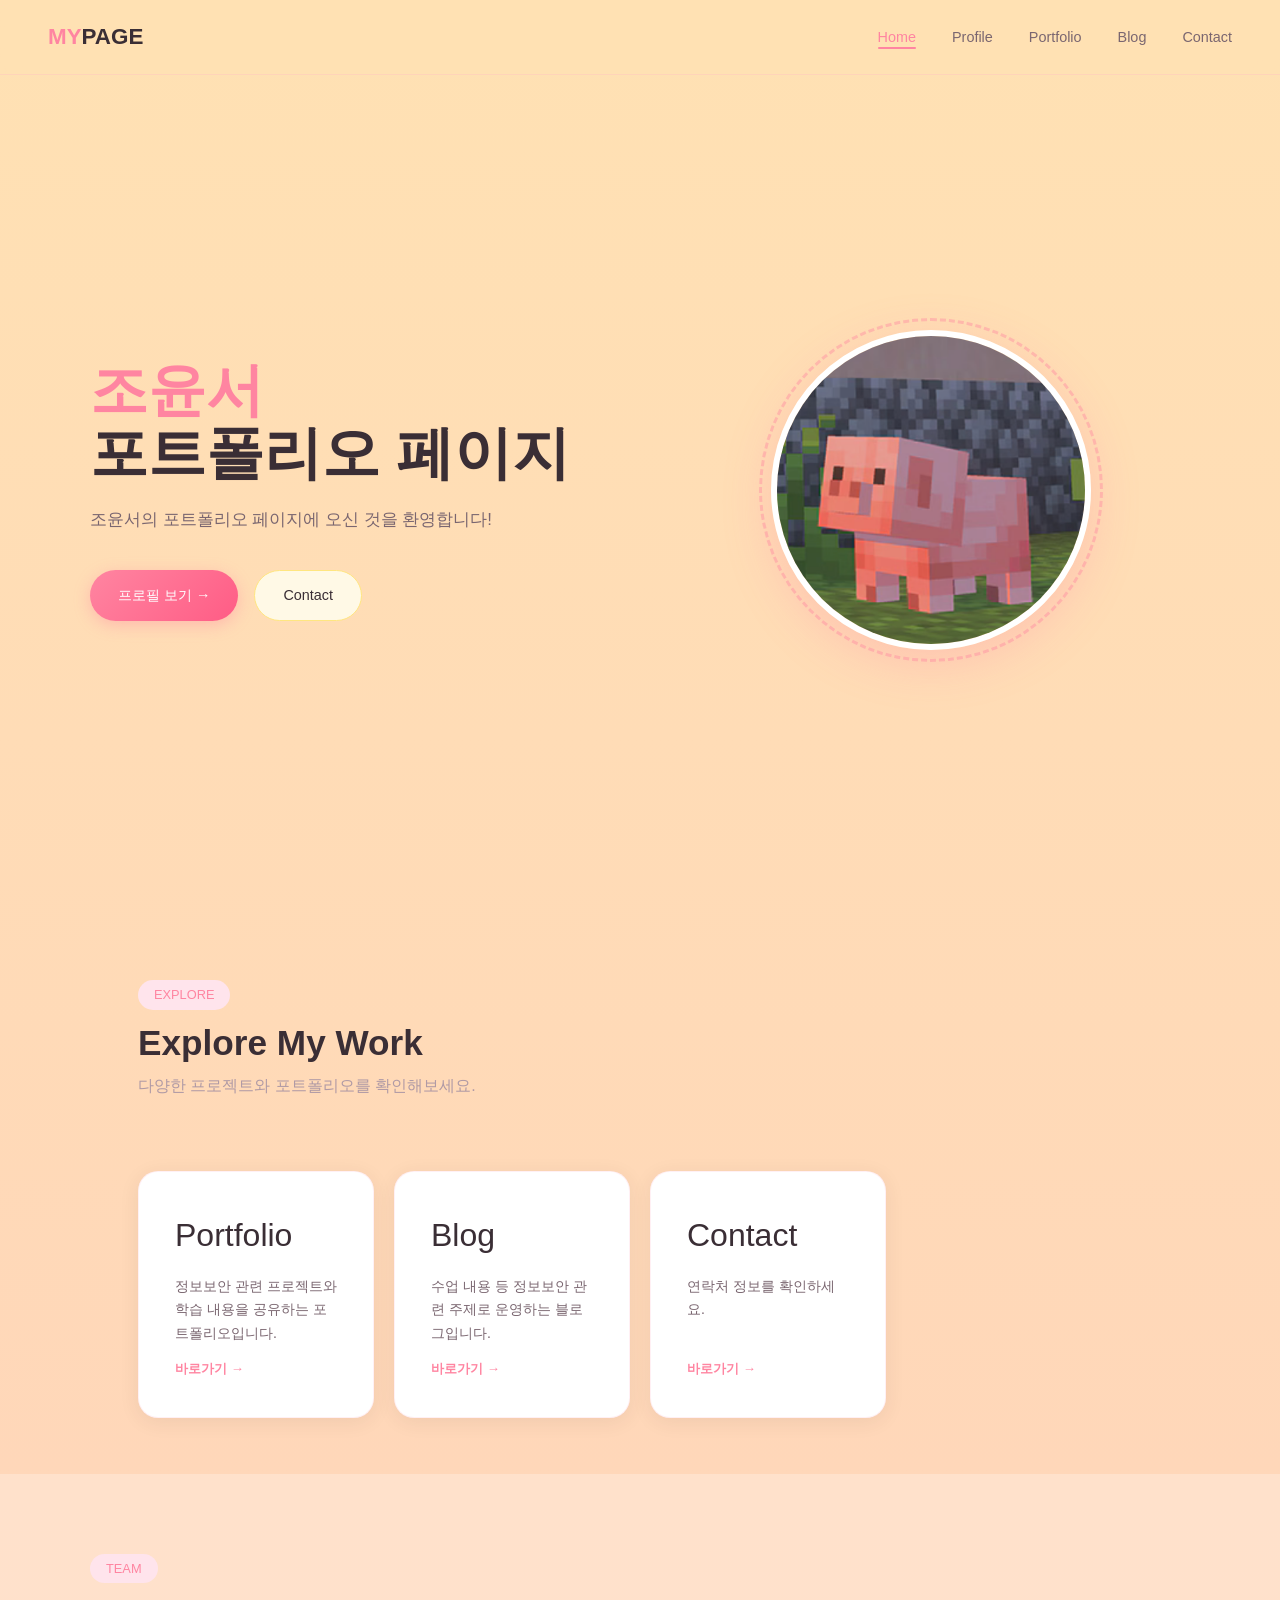
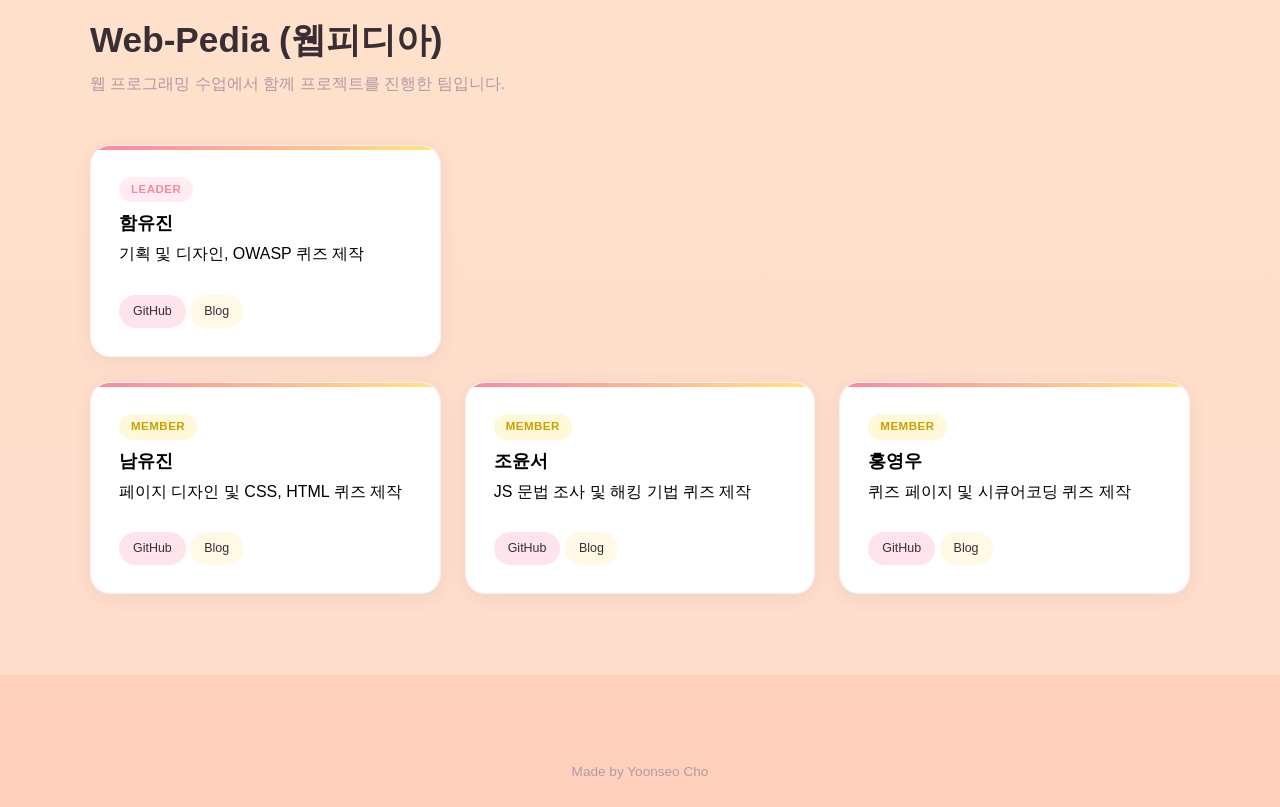
==== index.html @ 68f16d3c "Add files via upload" ====
<!doctype html>
<html lang="ko">
  <head>
    <meta charset="UTF-8" />
    <meta name="viewport" content="width=device-width, initial-scale=1.0" />
    <title>My Portfolio · Home</title>
    <link rel="stylesheet" href="css/style.css" />
    <link rel="stylesheet" href="css/pages.css" />
  </head>
  <body>
    <nav class="navbar">
      <div class="nav-logo">MY<span>PAGE</span></div>
      <ul class="nav-links">
        <li><a href="index.html" class="active">Home</a></li>
        <li><a href="profile.html">Profile</a></li>
        <li><a href="portfolio.html">Portfolio</a></li>
        <li><a href="blog.html">Blog</a></li>
        <li><a href="contact.html">Contact</a></li>
      </ul>
      <div class="nav-toggle"></div>
    </nav>

    <main class="page-wrapper">
      <section class="hero">
        <div class="blob hero-blob1"></div>
        <div class="blob hero-blob2"></div>
        <div class="hero-content">
          <div class="hero-text">
            <h1>
              <span
                class="highlight typewriter"
                >조윤서</span
              >
              <br />
              포트폴리오 페이지
            </h1>
            <p>조윤서의 포트폴리오 페이지에 오신 것을 환영합니다!</p>
            <div class="hero-actions">
              <a href="profile.html" class="btn btn-primary">프로필 보기 →</a>
              <a href="contact.html" class="btn btn-secondary">Contact</a>
            </div>
          </div>
          <div class="hero-visual">
            <div class="profile-frame">
              <div class="profile-ring"></div>
              <div class="profile-ring2"></div>
              <div class="profile-circle">
                <img src="pig.png" alt="profile" />
              </div>
            </div>
          </div>
        </div>
      </section>

      <section class="section">
        <div class="pill-label">EXPLORE</div>
        <h2 class="section-title">Explore My Work</h2>
        <p class="section-subtitle">다양한 프로젝트와 포트폴리오를 확인해보세요.</p>
        <div
          style="
            display: grid;
            grid-template-columns: repeat(auto-fill, minmax(220px, 1fr));
            gap: 20px;
          "
          data-stagger
        >
          </a>
          <a
            href="portfolio.html"
            class="card fade-in"
            style="display: flex; flex-direction: column; gap: 12px"
          >
            <div style="font-size: 2rem">Portfolio</div>
            <p style="font-size: 0.88rem; color: var(--text-mid)">
              정보보안 관련 프로젝트와 학습 내용을 공유하는 포트폴리오입니다.
            </p>
            <span
              style="
                font-size: 0.82rem;
                color: var(--pink-accent);
                font-weight: 600;
                margin-top: auto;
              "
              >바로가기 →</span
            >
          </a>
          <a
            href="blog.html"
            class="card fade-in"
            style="display: flex; flex-direction: column; gap: 12px"
          >
            <div style="font-size: 2rem">Blog</div>
            <p style="font-size: 0.88rem; color: var(--text-mid)">
              수업 내용 등 정보보안 관련 주제로 운영하는 블로그입니다.
            </p>
            <span
              style="
                font-size: 0.82rem;
                color: var(--pink-accent);
                font-weight: 600;
                margin-top: auto;
              "
              >바로가기 →</span
            >
          </a>
          <a
            href="contact.html"
            class="card fade-in"
            style="display: flex; flex-direction: column; gap: 12px"
          >
            <div style="font-size: 2rem">Contact</div>
            <p style="font-size: 0.88rem; color: var(--text-mid)">
              연락처 정보를 확인하세요.
            </p>
            <span
              style="
                font-size: 0.82rem;
                color: var(--pink-accent);
                font-weight: 600;
                margin-top: auto;
              "
              >바로가기 →</span
            >
          </a>
        </div>
      </section>

      <section class="team-section">
        <div class="team-inner">
          <div class="pill-label">TEAM</div>
          <h2 class="section-title fade-in">Web-Pedia (웹피디아)</h2>
          <p class="section-subtitle fade-in">
            웹 프로그래밍 수업에서 함께 프로젝트를 진행한 팀입니다.
          </p>

          <div class="teammates-row">
            <div class="team-card leader fade-in">
              <span class="team-role-badge">Leader</span>
              <h3>함유진</h3>
              <p class="team-desc">
                기획 및 디자인, OWASP 퀴즈 제작
              </p> <br>
              <div class="team-links">
                <a
                  href="https://github.com/chael2"
                  target="_blank"
                  class="team-link github"
                  >GitHub</a
                >
                <a
                  href="https://blog.naver.com/chael2"
                  target="_blank"
                  class="team-link blog"
                  >Blog</a
                >
              </div>
            </div>
          </div>

          <div class="teammates-row" data-stagger>
            <div class="team-card member fade-in">
              <span class="team-role-badge">Member</span>
              <h3>남유진</h3>
              <p class="team-desc">
                페이지 디자인 및 CSS, HTML 퀴즈 제작
              </p> <br>
              <div class="team-links">
                <a
                  href="https://github.com/yoojin33"
                  target="_blank"
                  class="team-link github"
                  >GitHub</a
                >
                <a
                  href="https://blog.naver.com/quarter0330"
                  target="_blank"
                  class="team-link blog"
                  >Blog</a
                >
              </div>
            </div>
            <div class="team-card member fade-in">
              <span class="team-role-badge">Member</span>
              <h3>조윤서</h3>
              <p class="team-desc">
                JS 문법 조사 및 해킹 기법 퀴즈 제작
              </p> <br>
              <div class="team-links">
                <a
                  href="https://github.com/avac2613"
                  target="_blank"
                  class="team-link github"
                  >GitHub</a
                >
                <a
                  href="https://blog.naver.com/avac-ode2613"
                  target="_blank"
                  class="team-link blog"
                  >Blog</a
                >
              </div>
            </div>
            <div class="team-card member fade-in">
              <span class="team-role-badge">Member</span>
              <h3>홍영우</h3>
              <p class="team-desc">
                퀴즈 페이지 및 시큐어코딩 퀴즈 제작
              </p> <br>
              <div class="team-links">
                <a
                  href="https://github.com/hongwoo0516-commits"
                  target="_blank"
                  class="team-link github"
                  >GitHub</a
                >
                <a
                  href="https://blog.naver.com/youngwoo0405"
                  target="_blank"
                  class="team-link blog"
                  >Blog</a
                >
              </div>
            </div>
          </div>
        </div>
      </section>
    </main>

    <footer class="footer">
      <p>Made by Yoonseo Cho</p>
    </footer>

    <script src="js/main.js"></script>
  </body>
</html>
---- css/style.css ----
/* ===== CSS Variables ===== */
:root {
  --pink-light: #ffe4ec;
  --pink-mid: #ffb6c8;
  --pink-accent: #ff85a1;
  --yellow-light: #fff9e6;
  --yellow-mid: #ffe680;
  --text-dark: #3a2e35;
  --text-mid: #7a6670;
  --text-soft: #b09aa5;
  --white: #ffffff;
  --shadow: 0 4px 20px rgba(58, 46, 53, 0.08);
  --shadow-hover: 0 8px 32px rgba(255, 133, 161, 0.15);
  --radius: 20px;
  --radius-sm: 12px;
  --t: all 0.3s ease;
}

/* ===== Reset & Base ===== */
*,
*::before,
*::after {
  box-sizing: border-box;
  margin: 0;
  padding: 0;
}
html {
  scroll-behavior: smooth;
}
body {
  font-family: sans-serif;
  background: linear-gradient(#ffe1b3 0%, hsl(18, 100%, 87%) 100%);
  min-height: 100vh;
  color: var(--text-dark);
  line-height: 1.7;
}
h1,
h2,
h3,
h4 {
  line-height: 1.2;
}
a {
  text-decoration: none;
  color: inherit;
}
img {
  max-width: 100%;
}
::-webkit-scrollbar {
  width: 6px;
}
::-webkit-scrollbar-track {
  background: var(--pink-light);
}
::-webkit-scrollbar-thumb {
  background: var(--pink-accent);
  border-radius: 99px;
}

/* ===== Navbar ===== */
.navbar {
  position: fixed;
  top: 0;
  left: 0;
  right: 0;
  z-index: 1000;
  display: flex;
  align-items: center;
  justify-content: space-between;
  padding: 18px 48px;
  background: rgba(255, 225, 179, 0.88);
  backdrop-filter: blur(16px);
  border-bottom: 1.5px solid rgba(255, 182, 200, 0.3);
  transition: var(--t);
}
.navbar.scrolled {
  padding: 12px 48px;
  box-shadow: var(--shadow-hover);
}
.nav-logo {
  font-size: 1.4rem;
  font-weight: 700;
  color: var(--pink-accent);
}
.nav-logo span {
  color: var(--text-dark);
}
.nav-links {
  display: flex;
  gap: 36px;
  list-style: none;
}
.nav-links a {
  font-size: 0.9rem;
  font-weight: 500;
  color: var(--text-mid);
  position: relative;
  transition: var(--t);
}
.nav-links a::after {
  content: '';
  position: absolute;
  bottom: -4px;
  left: 0;
  width: 0;
  height: 2px;
  background: var(--pink-accent);
  border-radius: 99px;
  transition: var(--t);
}
.nav-links a:hover,
.nav-links a.active {
  color: var(--pink-accent);
}
.nav-links a:hover::after,
.nav-links a.active::after {
  width: 100%;
}
.nav-toggle {
  display: none;
  flex-direction: column;
  gap: 5px;
  cursor: pointer;
  padding: 4px;
}
.nav-toggle span {
  display: block;
  width: 24px;
  height: 2px;
  background: var(--text-dark);
  border-radius: 99px;
  transition: var(--t);
}

/* ===== Layout ===== */
.page-wrapper {
  padding-top: 80px;
  min-height: 100vh;
}
.section {
  padding: 80px 48px;
  max-width: 1100px;
  margin: 0 auto;
}
.section-title {
  font-size: 2.2rem;
  margin-bottom: 8px;
}
.section-subtitle {
  color: var(--text-soft);
  margin-bottom: 48px;
}
.pill-label {
  display: inline-block;
  padding: 4px 16px;
  background: var(--pink-light);
  color: var(--pink-accent);
  border-radius: 99px;
  font-size: 0.8rem;
  font-weight: 500;
  margin-bottom: 12px;
}

/* ===== Cards ===== */
.card {
  background: var(--white);
  border-radius: var(--radius);
  padding: 36px;
  box-shadow: var(--shadow);
  border: 1.5px solid rgba(255, 182, 200, 0.2);
  transition: var(--t);
}
.card:hover {
  transform: translateY(-4px);
  box-shadow: var(--shadow-hover);
  border-color: rgba(255, 133, 161, 0.3);
}

/* ===== Buttons ===== */
.btn {
  display: inline-flex;
  align-items: center;
  gap: 8px;
  padding: 12px 28px;
  border-radius: 99px;
  font-size: 0.9rem;
  font-weight: 500;
  cursor: pointer;
  border: none;
  transition: var(--t);
}
.btn-primary {
  background: linear-gradient(135deg, var(--pink-accent), #ff5c85);
  color: var(--white);
  box-shadow: 0 4px 16px rgba(255, 133, 161, 0.4);
}
.btn-primary:hover {
  transform: translateY(-2px);
  box-shadow: 0 8px 24px rgba(255, 133, 161, 0.5);
}
.btn-secondary {
  background: var(--yellow-light);
  color: var(--text-dark);
  border: 1.5px solid var(--yellow-mid);
}
.btn-secondary:hover {
  background: var(--yellow-mid);
  transform: translateY(-2px);
}
.btn-outline {
  background: transparent;
  color: var(--pink-accent);
  border: 1.5px solid var(--pink-accent);
}
.btn-outline:hover {
  background: var(--pink-light);
  transform: translateY(-2px);
}

/* ===== Blob / Footer / Animation ===== */
.blob {
  position: absolute;
  border-radius: 50%;
  filter: blur(60px);
  opacity: 0.4;
  pointer-events: none;
  z-index: 0;
}
.footer {
  text-align: center;
  padding: 24px;
  color: var(--text-soft);
  font-size: 0.85rem;
  border-top: 1.5px solid rgba(255, 182, 200, 0.2);
  margin-top: 60px;
}
.fade-in {
  opacity: 10;
  transform: translateY(24px);
  transition:
    opacity 0.6s ease,
    transform 0.6s ease;
}

/* ===== Responsive ===== */
@media (max-width: 640px) {
  .navbar {
    padding: 16px 24px;
  }
  .navbar.scrolled {
    padding: 12px 24px;
  }
  .nav-links {
    display: none;
    flex-direction: column;
    position: absolute;
    top: 100%;
    left: 0;
    right: 0;
    background: rgba(255, 225, 179, 0.97);
    padding: 24px;
    gap: 20px;
    border-bottom: 1px solid var(--pink-light);
  }
  .nav-links.open {
    display: flex;
  }
  .nav-toggle {
    display: flex;
  }
  .section {
    padding: 48px 24px;
  }
}
---- css/pages.css ----
/* ===== HOME: Hero ===== */
.hero {
  position: relative;
  min-height: calc(100vh - 80px);
  display: flex;
  align-items: center;
  overflow: hidden;
  padding: 60px 48px;
}
.hero-content {
  position: relative;
  z-index: 1;
  max-width: 1100px;
  margin: 0 auto;
  width: 100%;
  display: grid;
  grid-template-columns: 1fr 1fr;
  align-items: center;
  gap: 64px;
}
.hero-text h1 {
  font-size: 3.6rem;
  line-height: 1.1;
  margin-bottom: 20px;
}
.hero-text h1 .highlight {
  color: var(--pink-accent);
}
.hero-text p {
  font-size: 1.05rem;
  color: var(--text-mid);
  margin-bottom: 36px;
  max-width: 440px;
}
.hero-actions {
  display: flex;
  gap: 16px;
  flex-wrap: wrap;
}
.hero-visual {
  display: flex;
  justify-content: center;
  align-items: center;
}

/* Profile Circle */
.profile-frame {
  position: relative;
  width: 320px;
  height: 320px;
}
.profile-ring {
  position: absolute;
  inset: -12px;
  border-radius: 50%;
  border: 3px dashed rgba(255, 133, 161, 0.4);
  animation: spin 16s linear infinite;
}
@keyframes spin {
  from {
    transform: rotate(0deg);
  }
  to {
    transform: rotate(360deg);
  }
}
.profile-circle {
  width: 320px;
  height: 320px;
  border-radius: 50%;
  overflow: hidden;
  border: 6px solid var(--white);
  box-shadow: 0 12px 48px rgba(255, 133, 161, 0.3);
}

/* ===== HOME: Team ===== */
.team-section {
  background: rgba(255, 255, 255, 0.25);
  padding: 80px 48px;
}
.team-inner {
  max-width: 1100px;
  margin: 0 auto;
}
.teammates-row {
  color: black;
  margin-bottom: 25px;
  display: grid;
  grid-template-columns: repeat(3, 1fr);
  gap: 24px;
}
.team-card {
  background: var(--white);
  border-radius: var(--radius);
  padding: 28px;
  box-shadow: var(--shadow);
  border: 1.5px solid rgba(255, 182, 200, 0.25);
  transition: var(--t);
  position: relative;
  overflow: hidden;
}
.team-card::before {
  content: '';
  position: absolute;
  top: 0;
  left: 0;
  right: 0;
  height: 4px;
  background: linear-gradient(90deg, var(--pink-accent), var(--yellow-mid));
}
.team-card:hover {
  transform: translateY(-6px);
  box-shadow: var(--shadow-hover);
}
.team-role-badge {
  display: inline-block;
  padding: 3px 12px;
  border-radius: 99px;
  font-size: 0.72rem;
  font-weight: 600;
  letter-spacing: 0.5px;
  text-transform: uppercase;
  margin-bottom: 10px;
}
.leader .team-role-badge {
  background: rgba(255, 133, 161, 0.15);
  color: var(--pink-accent);
}
.member .team-role-badge {
  background: rgba(255, 230, 128, 0.3);
  color: #c9a000;
}
.team-card h3 {
  font-size: 1.15rem;
  margin-bottom: 6px;
}
.team-link {
  display: inline-flex;
  align-items: center;
  gap: 5px;
  padding: 6px 14px;
  border-radius: 99px;
  font-size: 0.78rem;
  font-weight: 500;
  transition: var(--t);
}
.team-link.github {
  background: var(--pink-light);
  color: var(--text-dark);
}
.team-link.github:hover {
  background: var(--pink-mid);
}
.team-link.blog {
  background: var(--yellow-light);
  color: var(--text-dark);
}
.team-link.blog:hover {
  background: var(--yellow-mid);
}

/* ===== PROFILE ===== */
.profile-hero {
  padding: 60px 48px;
  position: relative;
  overflow: hidden;
}
.profile-hero-blob {
  width: 400px;
  height: 400px;
  background: var(--yellow-mid);
  top: -120px;
  right: -80px;
}
.profile-hero-inner {
  max-width: 1100px;
  margin: 0 auto;
  position: relative;
  z-index: 1;
  display: grid;
  grid-template-columns: auto 1fr;
  gap: 48px;
  align-items: center;
}
.profile-meta h1 {
  font-size: 2.5rem;
  margin-bottom: 8px;
}
.profile-meta .major {
  color: var(--text-mid);
  margin-bottom: 16px;
}
.portfolio-shortcut {
  max-width: 1100px;
  margin: 0 auto;
  padding: 24px 48px 0;
}
.skills-grid {
  display: grid;
  grid-template-columns: repeat(auto-fill, minmax(300px, 1fr));
  gap: 16px;
  margin-bottom: 48px;
}
.skill-btn {
  display: flex;
  flex-direction: column;
  gap: 6px;
  padding: 20px;
  background: var(--white);
  border: 1.5px solid rgba(255, 182, 200, 0.3);
  border-radius: var(--radius-sm);
  cursor: pointer;
  transition: var(--t);
  text-align: left;
}
.skill-btn:hover {
  border-color: var(--pink-accent);
  transform: translateY(-3px);
  box-shadow: var(--shadow-hover);
  background: var(--pink-light);
}
.skill-icon {
  font-size: 1.6rem;
}
.skill-name {
  font-size: 1rem;
  font-weight: 600;
  color: var(--text-dark);
}
.skill-desc {
  font-size: 0.78rem;
  color: var(--text-soft);
  line-height: 1.5;
}
.skill-arrow {
  font-size: 0.75rem;
  color: var(--pink-accent);
  font-weight: 600;
  margin-top: 4px;
}

/* ===== PORTFOLIO ===== */
.portfolio-header {
  padding: 60px 48px;
  position: relative;
  overflow: hidden;
}
.portfolio-header p {
  color: var(--text-mid);
  max-width: 520px;
}
.portfolio-grid {
  max-width: 1100px;
  margin: 0 auto;
  padding: 60px 48px;
  display: grid;
  grid-template-columns: 1fr 1fr;
  gap: 28px;
}
.portfolio-section-card {
  background: var(--white);
  border-radius: var(--radius);
  padding: 36px;
  box-shadow: var(--shadow);
  border: 1.5px solid rgba(255, 182, 200, 0.2);
  transition: var(--t);
}
.portfolio-section-card:hover {
  transform: translateY(-4px);
  box-shadow: var(--shadow-hover);
}
.portfolio-section-card.full-width {
  grid-column: 1/-1;
}
.portfolio-section-card h2 {
  font-size: 1.3rem;
  margin-bottom: 16px;
}
.portfolio-section-card ul {
  list-style: none;
  display: flex;
  flex-direction: column;
  gap: 8px;
}

/* ===== CONTACT ===== */
.contact-hero {
  padding: 60px 48px;
}
.contact-hero-inner {
  max-width: 1100px;
  margin: 0 auto;
}
.contact-grid {
  max-width: 1100px;
  margin: 0 auto;
  padding: 60px 48px;
  display: grid;
  grid-template-columns: repeat(auto-fill, minmax(300px, 1fr));
  gap: 24px;
}
.contact-card {
  background: var(--white);
  border-radius: var(--radius);
  padding: 28px;
  box-shadow: var(--shadow);
  border: 1.5px solid rgba(255, 182, 200, 0.2);
  transition: var(--t);
  display: flex;
  align-items: flex-start;
  gap: 16px;
}
.contact-card:hover {
  transform: translateY(-4px);
  box-shadow: var(--shadow-hover);
}
.contact-info label {
  display: block;
  font-size: 0.78rem;
  text-transform: uppercase;
  letter-spacing: 1px;
  color: var(--text-soft);
  margin-bottom: 6px;
}

/* ===== BLOG ===== */
.blog-hero {
  padding: 60px 48px;
  position: relative;
  overflow: hidden;
}
.blog-hero-inner {
  max-width: 1100px;
  margin: 0 auto;
  display: flex;
  align-items: center;
  justify-content: space-between;
  gap: 32px;
}
.blog-content {
  max-width: 1100px;
  margin: 0 auto;
  padding: 60px 48px;
}
.blog-posts-grid {
  display: grid;
  grid-template-columns: repeat(3, 1fr);
  gap: 24px;
}
.blog-post-card {
  background: var(--white);
  border-radius: var(--radius);
  overflow: hidden;
  box-shadow: var(--shadow);
  border: 1.5px solid rgba(255, 182, 200, 0.2);
  transition: var(--t);
}
.blog-post-card:hover {
  transform: translateY(-6px);
  box-shadow: var(--shadow-hover);
}
.blog-post-thumb {
  height: 160px;
  background: linear-gradient(135deg, var(--pink-light), var(--yellow-light));
  display: flex;
  align-items: center;
  justify-content: center;
  font-size: 3rem;
  position: relative;
}
.blog-post-thumb .post-num {
  position: absolute;
  top: 12px;
  right: 12px;
  background: rgba(255, 255, 255, 0.8);
  border-radius: 99px;
  padding: 2px 10px;
  font-size: 0.72rem;
  font-weight: 600;
  color: var(--text-mid);
}
.blog-post-body {
  padding: 24px;
}
.blog-post-body p {
  font-size: 0.84rem;
  color: var(--text-mid);
  line-height: 1.6;
  margin-bottom: 16px;
}
.blog-post-link {
  display: inline-flex;
  align-items: center;
  gap: 4px;
  font-size: 0.82rem;
  font-weight: 500;
  color: var(--pink-accent);
  transition: var(--t);
}

/* ===== Responsive: pages ===== */
@media (max-width: 900px) {
  .hero-content {
    grid-template-columns: 1fr;
    justify-items: center;
    text-align: center;
  }
  .hero-text p {
    margin: 0 auto 36px;
  }
  .hero-actions {
    justify-content: center;
  }
  .hero-visual {
    order: -1;
  }
  .profile-frame,
  .profile-circle {
    width: 240px;
    height: 240px;
  }
  .team-members-row {
    grid-template-columns: 1fr;
  }
  .portfolio-grid {
    grid-template-columns: 1fr;
  }
  .portfolio-section-card.full-width {
    grid-column: 1;
  }
  .blog-posts-grid {
    grid-template-columns: 1fr;
  }
  .blog-hero-inner {
    flex-direction: column;
  }
  .profile-hero-inner {
    grid-template-columns: 1fr;
    text-align: center;
  }
  .profile-social {
    justify-content: center;
  }
}
@media (max-width: 640px) {
  .hero {
    padding: 40px 24px;
  }
  .hero-text h1 {
    font-size: 2.4rem;
  }
  .team-section,
  .portfolio-header,
  .portfolio-grid,
  .contact-grid,
  .blog-content,
  .blog-hero,
  .profile-hero,
  .contact-hero {
    padding: 40px 24px;
  }
  .portfolio-shortcut {
    padding: 16px 24px 0;
  }
  .blog-naver-banner {
    flex-direction: column;
    text-align: center;
  }
}
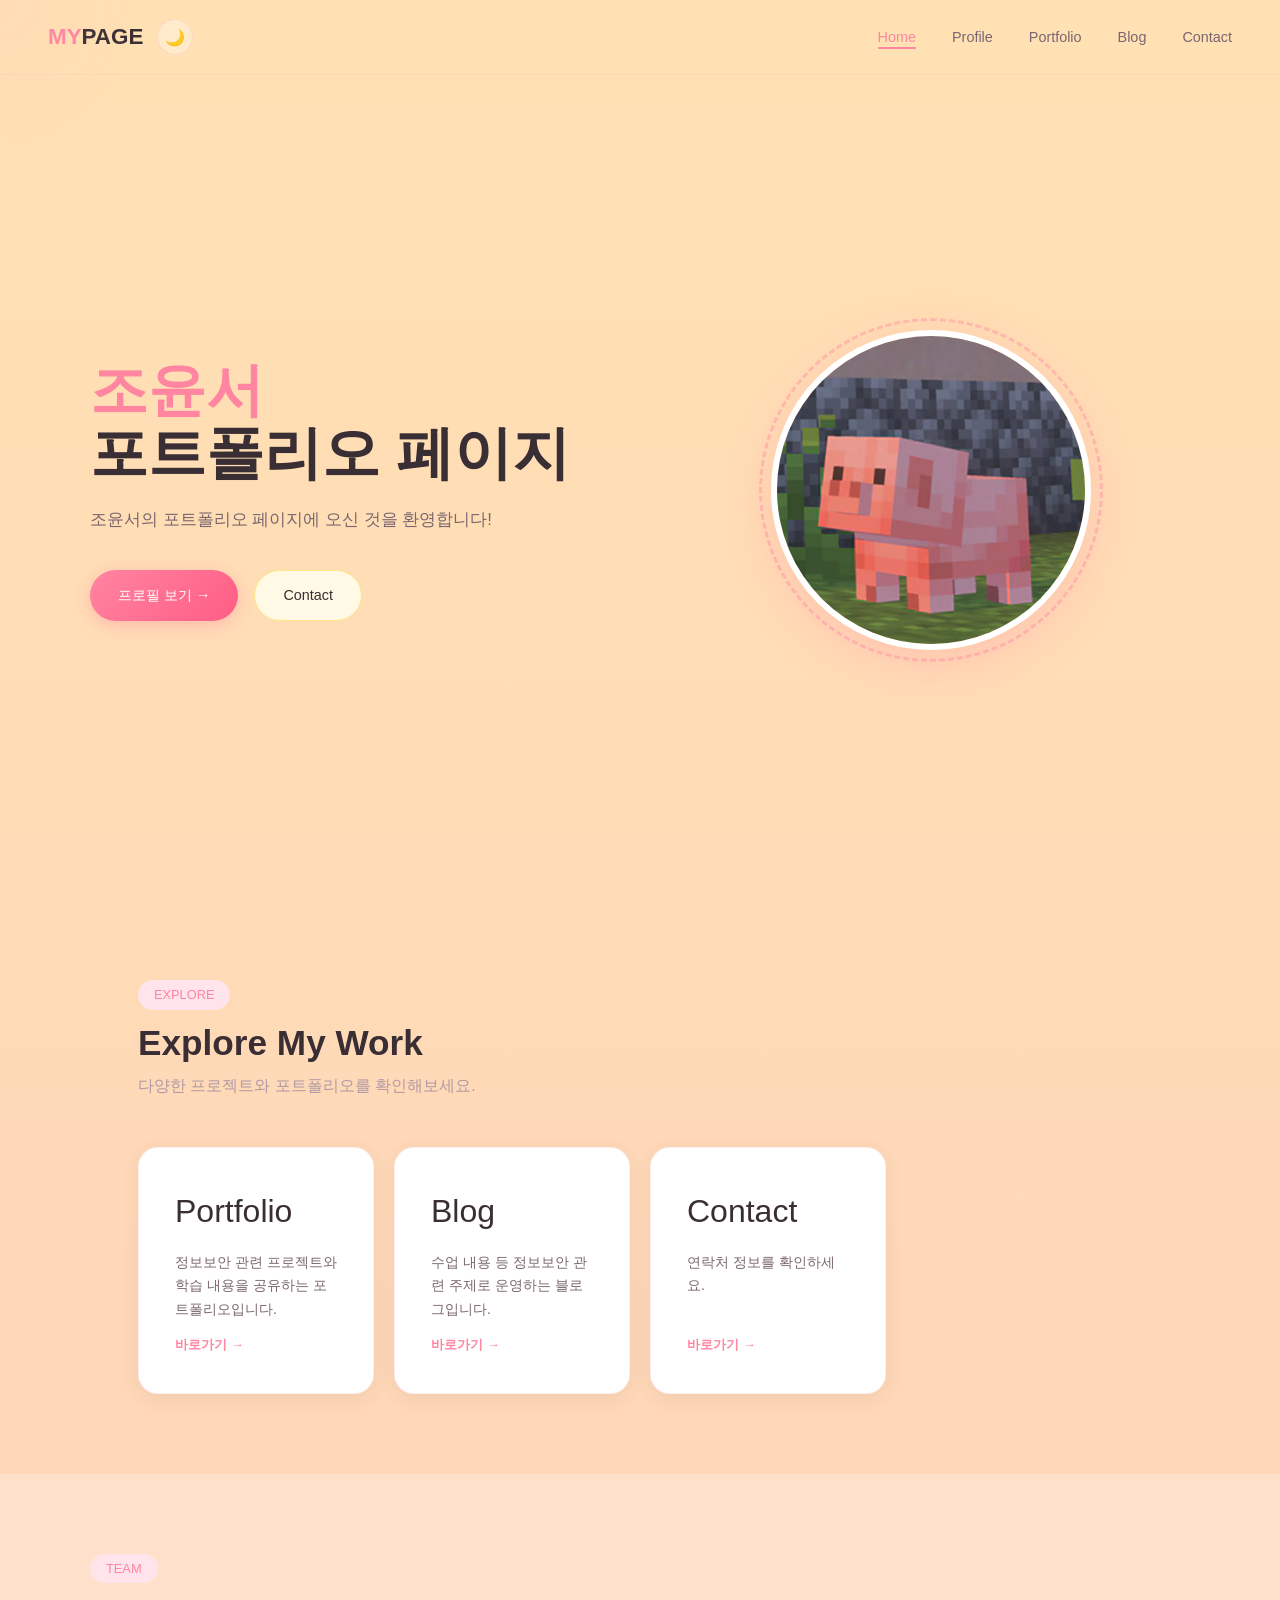
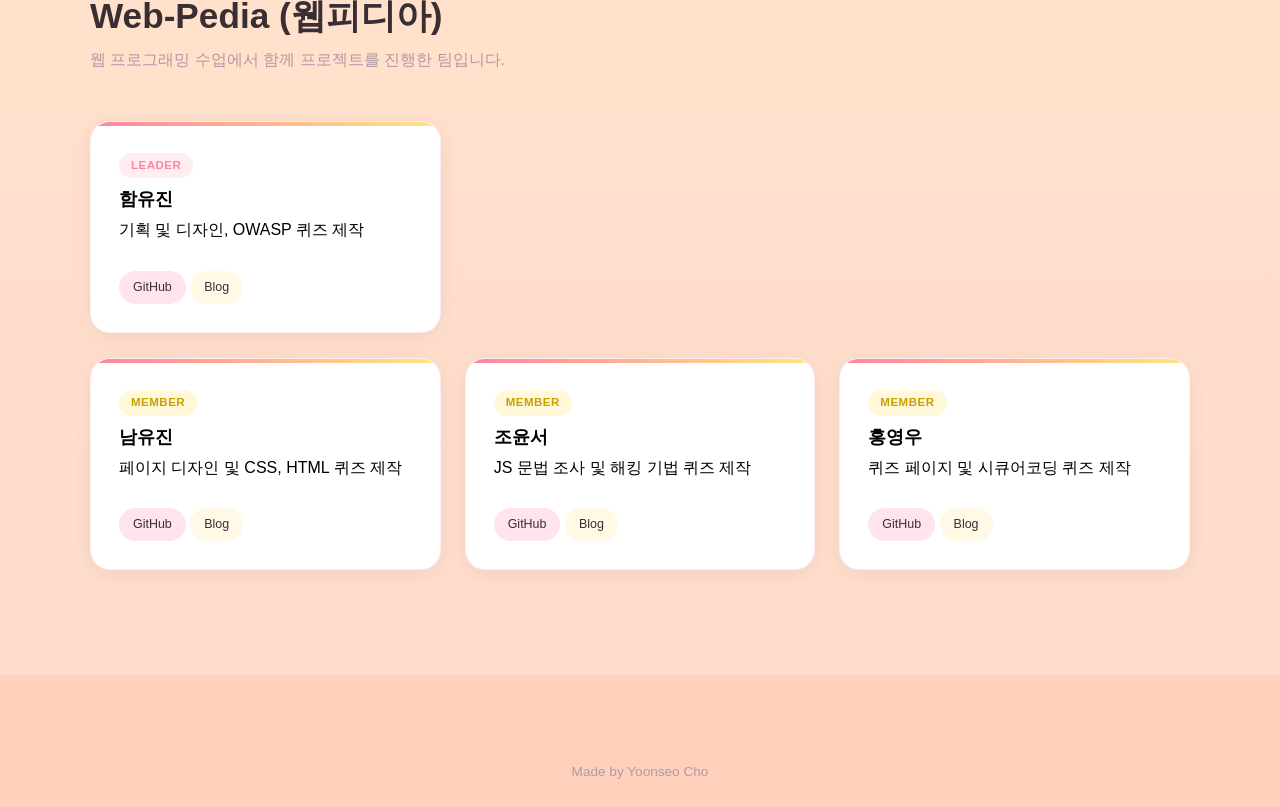
==== commit bfd98b94: "Add files via upload" ====
--- a/index.html
+++ b/index.html
@@ -9,7 +9,7 @@
   </head>
   <body>
     <nav class="navbar">
-      <div class="nav-logo">MY<span>PAGE</span></div>
+      <div class="nav-left"><div class="nav-logo">MY<span>PAGE</span></div><button class="dark-toggle" id="darkToggle" title="다크모드 전환">🌙</button></div>
       <ul class="nav-links">
         <li><a href="index.html" class="active">Home</a></li>
         <li><a href="profile.html">Profile</a></li>
@@ -232,4 +232,4 @@
 
     <script src="js/main.js"></script>
   </body>
-</html>
+</html>
--- a/css/style.css
+++ b/css/style.css
@@ -5,6 +5,7 @@
   --pink-accent: #ff85a1;
   --yellow-light: #fff9e6;
   --yellow-mid: #ffe680;
+  --peach-light: #fff0eb;
   --text-dark: #3a2e35;
   --text-mid: #7a6670;
   --text-soft: #b09aa5;
@@ -14,6 +15,49 @@
   --radius: 20px;
   --radius-sm: 12px;
   --t: all 0.3s ease;
+}
+
+/* ===== Dark Mode Variables ===== */
+body.dark {
+  --pink-light: #3a1f28;
+  --pink-mid: #7a3a50;
+  --pink-accent: #ff85a1;
+  --yellow-light: #2a2210;
+  --yellow-mid: #a08000;
+  --peach-light: #2a1a14;
+  --text-dark: #f0e6ea;
+  --text-mid: #c4a8b4;
+  --text-soft: #8a6878;
+  --white: #1e1218;
+  --shadow: 0 4px 20px rgba(0, 0, 0, 0.4);
+  --shadow-hover: 0 8px 32px rgba(255, 133, 161, 0.2);
+  background: linear-gradient(#1a0d12 0%, #2a1520 100%);
+  color: var(--text-dark);
+}
+
+/* ===== Dark Mode Toggle Button ===== */
+.dark-toggle {
+  display: flex;
+  align-items: center;
+  justify-content: center;
+  width: 36px;
+  height: 36px;
+  border-radius: 50%;
+  border: 1.5px solid rgba(255, 182, 200, 0.4);
+  background: rgba(255, 255, 255, 0.3);
+  cursor: pointer;
+  font-size: 1rem;
+  transition: var(--t);
+  flex-shrink: 0;
+}
+.dark-toggle:hover {
+  background: var(--pink-light);
+  border-color: var(--pink-accent);
+  transform: scale(1.1);
+}
+body.dark .dark-toggle {
+  background: rgba(255, 133, 161, 0.15);
+  border-color: var(--pink-accent);
 }
 
 /* ===== Reset & Base ===== */
@@ -74,9 +118,18 @@
   border-bottom: 1.5px solid rgba(255, 182, 200, 0.3);
   transition: var(--t);
 }
+body.dark .navbar {
+  background: rgba(26, 13, 18, 0.88);
+  border-bottom: 1.5px solid rgba(255, 133, 161, 0.15);
+}
 .navbar.scrolled {
   padding: 12px 48px;
   box-shadow: var(--shadow-hover);
+}
+.nav-left {
+  display: flex;
+  align-items: center;
+  gap: 14px;
 }
 .nav-logo {
   font-size: 1.4rem;
@@ -236,11 +289,15 @@
   margin-top: 60px;
 }
 .fade-in {
-  opacity: 10;
+  opacity: 0;
   transform: translateY(24px);
   transition:
     opacity 0.6s ease,
     transform 0.6s ease;
+}
+.fade-in.visible {
+  opacity: 1;
+  transform: translateY(0);
 }
 
 /* ===== Responsive ===== */
--- a/css/pages.css
+++ b/css/pages.css
@@ -134,6 +134,19 @@
   font-size: 1.15rem;
   margin-bottom: 6px;
 }
+body.dark .team-card {
+  background: #2a1520;
+  border-color: rgba(255, 133, 161, 0.2);
+}
+body.dark .team-card h3 {
+  color: #f5d5e0;
+}
+body.dark .team-card p {
+  color: #c4a0b0;
+}
+body.dark .team-section {
+  background: rgba(0, 0, 0, 0.15);
+}
 .team-link {
   display: inline-flex;
   align-items: center;
@@ -341,6 +354,10 @@
   max-width: 1100px;
   margin: 0 auto;
   padding: 60px 48px;
+}
+.blog-posts-title {
+  font-size: 1.8rem;
+  margin-bottom: 28px;
 }
 .blog-posts-grid {
   display: grid;
